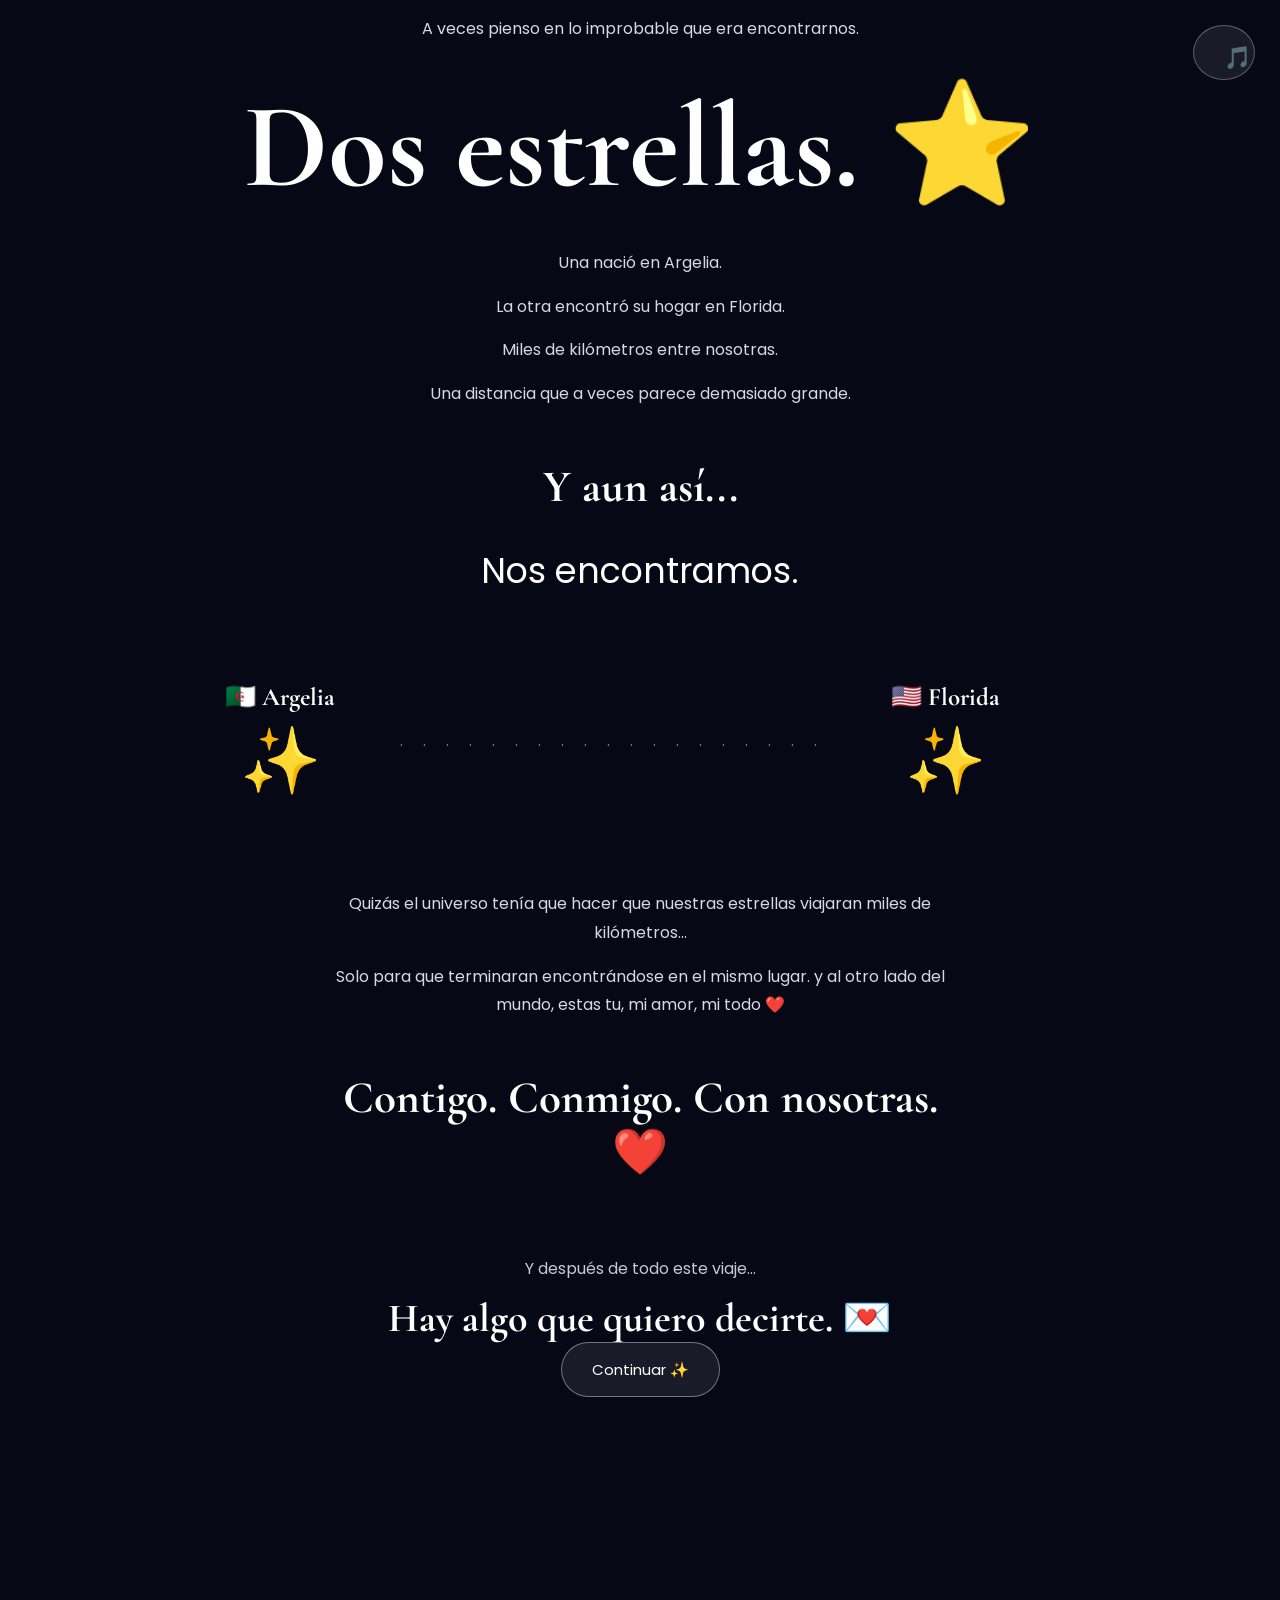
==== constellation.html @ df1ec299 "Add files via upload" ====
<!DOCTYPE html>

<html lang="es">

<head>


<meta charset="UTF-8">

<meta name="viewport" content="width=device-width, initial-scale=1.0">

<title>Dos estrellas ⭐</title>

<link rel="stylesheet" href="style.css">

<link rel="preconnect" href="https://fonts.googleapis.com">

<link rel="preconnect" href="https://fonts.gstatic.com" crossorigin>

<link href="https://fonts.googleapis.com/css2?family=Poppins:wght@300;400;500;600&family=Cormorant+Garamond:wght@400;700&display=swap" rel="stylesheet">


</head>

<body>


    <div id="pageTransition"></div>
    
    <button id="musicButton">🎵</button>

<audio id="music" loop>
    <source src="media/Reik - Sabes (Letra _ Lyrics)-trim.mp3" type="audio/mpeg">
</audio>



<!-- ========================= -->
<!-- ESTRELLAS -->
<!-- ========================= -->

<div id="stars"></div>

<div id="shootingStars"></div>



<!-- ========================= -->
<!-- CONSTELACIÓN -->
<!-- ========================= -->

<section id="constellation">


    <div class="constellation-content">


        <p class="small-text">

            A veces pienso en lo improbable que era encontrarnos.

        </p>


        <h1>

            Dos estrellas. ⭐

        </h1>


        <p>

            Una nació en Argelia.

        </p>


        <p>

            La otra encontró su hogar en Florida.

        </p>


        <p>

            Miles de kilómetros entre nosotras.

        </p>


        <p>

            Una distancia que a veces parece demasiado grande.

        </p>


        <h2>

            Y aun así...

        </h2>


        <p class="highlight">

            Nos encontramos.

        </p>


        <div class="sky-container">


            <!-- ========================= -->
            <!-- ARGELIA -->
            <!-- ========================= -->

            <div class="country">


                <h3>

                    🇩🇿 Argelia

                </h3>


                <div class="star left-star">

                    ✨

                </div>


            </div>



            <!-- ========================= -->
            <!-- CONEXIÓN -->
            <!-- ========================= -->

            <div class="connection-line">


                <span>

                    · · · · · · · · · · · · · · · · · · ·

                </span>


            </div>



            <!-- ========================= -->
            <!-- FLORIDA -->
            <!-- ========================= -->

            <div class="country">


                <h3>

                    🇺🇸 Florida

                </h3>


                <div class="star right-star">

                    ✨

                </div>


            </div>


        </div>



        <div class="constellation-message">


            <p>

                Quizás el universo tenía que hacer

                que nuestras estrellas viajaran

                miles de kilómetros...

            </p>


            <p>

                Solo para que terminaran encontrándose

                en el mismo lugar.

                y al otro lado del mundo, estas tu, mi amor, mi todo ❤️

            </p>


            <h2>

                Contigo. Conmigo. Con nosotras. ❤️

            </h2>


        </div>


    </div>

</section>



<!-- ========================= -->
<!-- CONTINUE -->
<!-- ========================= -->

<section class="next-page">


    <p>

        Y después de todo este viaje...

    </p>


    <h2>

        Hay algo que quiero decirte. 💌

    </h2>


    <a
        href="letter.html"
        class="continue-btn"
    >

        Continuar ✨

    </a>


</section>


<script src="script.js"></script>

</body>

</html>
---- style.css ----
/* ======================================
RESET
====================================== */

* {
  margin: 0;
  padding: 0;
  box-sizing: border-box;
  }

html {
scroll-behavior: smooth;
}

body {
background: #060816;
color: #ffffff;
font-family: 'Poppins', sans-serif;
overflow-x: hidden;
}

/* ======================================
FOND ÉTOILÉ
====================================== */

body::before {
content: "";
position: fixed;
inset: 0;

```
background-image:
    radial-gradient(white 1px, transparent 1px),
    radial-gradient(white 1px, transparent 1px);

background-size: 80px 80px, 130px 130px;
background-position: 0 0, 40px 60px;

opacity: 0.25;
pointer-events: none;
z-index: -2;
```

}

/* ======================================
ÉTOILES
====================================== */

#stars,
#shootingStars {
position: fixed;
inset: 0;
pointer-events: none;
z-index: -1;
}

/* ======================================
TYPOGRAPHIE
====================================== */

h1,
h2,
h3 {
font-family: 'Cormorant Garamond', serif;
font-weight: 700;
}

p {
line-height: 1.8;
}

/* ======================================
BOUTONS
====================================== */

button,
.continue-btn {
display: inline-block;

```
margin-top: 30px;
padding: 15px 30px;

border: 1px solid rgba(255, 255, 255, 0.4);
border-radius: 50px;

background: rgba(255, 255, 255, 0.08);
color: white;

font-family: 'Poppins', sans-serif;
font-size: 15px;

cursor: pointer;
text-decoration: none;

transition: 0.4s ease;
```

}

button:hover,
.continue-btn:hover {
background: rgba(255, 255, 255, 0.2);
transform: translateY(-4px);
box-shadow: 0 0 25px rgba(255, 255, 255, 0.25);
}

/* ======================================
INTRO
====================================== */

#intro {
min-height: 100vh;

```
display: flex;
justify-content: center;
align-items: center;

text-align: center;
padding: 40px;
```

}

.intro-box {
max-width: 700px;
animation: fadeIn 2s ease;
}

.intro-box h3 {
font-size: 28px;
margin-bottom: 10px;
}

.intro-box h1 {
font-size: clamp(60px, 10vw, 130px);
margin-bottom: 25px;
}

.intro-box p {
max-width: 550px;
margin: auto;
color: #d8d8e5;
}

/* ======================================
WELCOME
====================================== */

#welcome {
min-height: 100vh;

```
display: flex;
justify-content: center;
align-items: center;

padding: 40px;
text-align: center;
```

}

.welcome-card {
max-width: 700px;
padding: 50px;

```
background: rgba(255, 255, 255, 0.04);
border: 1px solid rgba(255, 255, 255, 0.1);

border-radius: 25px;

backdrop-filter: blur(10px);
```

}

.welcome-card h2 {
font-size: 45px;
margin-bottom: 30px;
}

.welcome-card p {
margin: 20px 0;
color: #d8d8e5;
}

.highlight {
color: white !important;
font-size: 20px;
}

/* ======================================
PAGE INTRO
====================================== */

.page-intro {
min-height: 45vh;

```
display: flex;
flex-direction: column;
justify-content: center;
align-items: center;

text-align: center;
padding: 50px 25px;
```

}

.page-intro h1 {
font-size: clamp(45px, 8vw, 90px);
margin-bottom: 25px;
}

.page-intro p {
max-width: 650px;
color: #d8d8e5;
margin: 10px auto;
}

/* ======================================
GALERIE PHOTOS
====================================== */

#gallery {
padding: 60px 8%;
}

.gallery-grid {
display: grid;

```
grid-template-columns:
    repeat(auto-fit, minmax(260px, 1fr));

gap: 30px;

max-width: 1400px;
margin: auto;
```

}

.photo-card {
padding: 15px;

```
background: rgba(255, 255, 255, 0.05);

border: 1px solid rgba(255, 255, 255, 0.1);

border-radius: 18px;

transition: 0.5s ease;
```

}

.photo-card:hover {
transform: translateY(-10px) rotate(1deg);

```
box-shadow:
    0 20px 50px rgba(0, 0, 0, 0.5),
    0 0 25px rgba(255, 255, 255, 0.08);
```

}

.photo-card img {
    width: 100%;
    height: auto;

    display: block;

    border-radius: 12px;

    object-fit: contain;
}

.photo-card span {
display: block;

```
padding: 20px 10px 10px;

text-align: center;

color: #dedee8;
line-height: 1.6;
```

}

/* ======================================
VIDÉOS
====================================== */

#videos {
padding: 100px 8%;
text-align: center;
}

#videos h2 {
font-size: 50px;
margin-bottom: 20px;
}

.gallery-text {
max-width: 600px;
margin: 0 auto 50px;
color: #d8d8e5;
}

.video-grid {
display: grid;

```
grid-template-columns:
    repeat(auto-fit, minmax(300px, 1fr));

gap: 35px;

max-width: 1300px;
margin: auto;
```

}

.video-card {
padding: 15px;

```
background: rgba(255, 255, 255, 0.05);

border-radius: 18px;
```

}

.video-card video {
width: 100%;
border-radius: 12px;
}

.video-card p {
padding: 20px 10px 10px;
color: #dedee8;
}

/* ======================================
BOUTON CONTINUER
====================================== */

.next-page {
min-height: 60vh;

```
display: flex;
flex-direction: column;

justify-content: center;
align-items: center;

text-align: center;
padding: 50px;
```

}

.next-page p {
color: #c9c9d6;
margin-bottom: 10px;
}

.next-page h2 {
font-size: 40px;
}

/* ======================================
CARTES "OLVIDASTE"
====================================== */

#forgotten {
padding: 50px 8%;
}

.cards-container {
display: grid;

```
grid-template-columns:
    repeat(auto-fit, minmax(220px, 1fr));

gap: 25px;

max-width: 1200px;
margin: auto;
```

}

.memory-card {
height: 250px;

```
perspective: 1000px;

cursor: pointer;
```

}

.memory-card .front,
.memory-card .back {
width: 100%;
height: 100%;

```
display: flex;
justify-content: center;
align-items: center;

padding: 25px;

border-radius: 20px;

text-align: center;

backface-visibility: hidden;

transition: transform 0.7s ease;

position: absolute;
```

}

.memory-card .front {
background: rgba(255, 255, 255, 0.08);
font-size: 50px;
}

.memory-card .back {
background: rgba(255, 255, 255, 0.14);

```
transform: rotateY(180deg);

line-height: 1.7;
```

}

.memory-card {
position: relative;
}

.memory-card:hover .front {
transform: rotateY(180deg);
}

.memory-card:hover .back {
transform: rotateY(360deg);
}

/* ======================================
DISTANCE
====================================== */

#distance {
min-height: 100vh;

```
display: flex;
justify-content: center;
align-items: center;

padding: 100px 25px;
text-align: center;
```

}

.distance-content {
max-width: 800px;
}

.distance-content .small-text {
margin: 20px 0;
color: #d3d3df;
}

.distance-content h2 {
font-size: 45px;
margin: 60px 0 30px;
}

.distance-content h1 {
font-size: clamp(40px, 7vw, 75px);
margin-bottom: 50px;
}

.distance-message,
.ending-message {
color: #dedee8;
font-size: 17px;
}

.distance-message strong,
.ending-message strong {
color: white;
font-size: 22px;
}

/* ======================================
HAPPINESS JAR
====================================== */

#jarSection {
min-height: 100vh;

```
display: flex;
justify-content: center;
align-items: center;

text-align: center;
padding: 40px;
```

}

.jar-content {
max-width: 700px;
}

.jar-content h1 {
font-size: clamp(45px, 7vw, 80px);
margin: 25px 0;
}

#jar {
font-size: 120px;

```
margin: 50px auto 20px;

cursor: pointer;

display: inline-block;

transition: 0.4s ease;
```

}

#jar:hover {
transform: scale(1.15) rotate(5deg);
}

#jarMessage {
min-height: 50px;

```
margin-top: 25px;

font-size: 20px;
color: #f0f0fa;
```

}

/* ======================================
CONSTELLATION
====================================== */

#constellation {
min-height: 100vh;

```
padding: 100px 25px;

text-align: center;
```

}

.constellation-content {
max-width: 1000px;
margin: auto;
}

.constellation-content h1 {
font-size: clamp(60px, 10vw, 120px);
margin: 30px 0;
}

.constellation-content h2 {
font-size: 45px;
margin: 50px 0 25px;
}

.constellation-content p {
margin: 15px 0;
color: #d8d8e5;
}

.constellation-content .highlight {
font-size: 35px;
}

.sky-container {
display: flex;

```
justify-content: center;
align-items: center;

gap: 30px;

margin: 80px auto;

max-width: 900px;
```

}

.country {
min-width: 180px;
}

.country h3 {
font-size: 25px;
}

.star {
font-size: 65px;

```
margin-top: 20px;

animation: pulse 2s infinite;
```

}

.connection-line {
color: rgba(255, 255, 255, 0.5);
letter-spacing: 8px;
}

.constellation-message {
max-width: 650px;
margin: auto;
}

/* ======================================
LETTRE
====================================== */

#secretLetter {
min-height: 100vh;

```
display: flex;
justify-content: center;
align-items: center;

padding: 60px 25px;
```

}

.letter-box {
max-width: 700px;

```
padding: 60px 45px;

text-align: center;

background: rgba(255, 255, 255, 0.05);

border: 1px solid rgba(255, 255, 255, 0.12);

border-radius: 25px;

backdrop-filter: blur(10px);
```

}

.letter-box h1 {
font-size: 70px;
margin: 20px 0 35px;
}

.letter-box h2 {
font-size: 45px;
margin: 35px 0;
}

.letter-box p {
margin: 20px 0;
color: #dedee8;
}

#hugMessage {
font-size: 60px;
margin-top: 25px;
}

/* ======================================
FINAL
====================================== */

#ending {
min-height: 100vh;

```
display: flex;
justify-content: center;
align-items: center;

text-align: center;

padding: 80px 25px;
```

}

.ending-content {
max-width: 800px;
}

.ending-content h1 {
font-size: clamp(60px, 10vw, 120px);
margin: 25px 0;
}

.ending-content h2 {
font-size: 40px;
margin: 35px 0;
}

.ending-content h3 {
font-size: 60px;
margin: 30px 0;
}

.ending-content p {
color: #dedee8;
margin: 20px 0;
}

.final-stars {
font-size: 45px;
margin: 50px 0;
}

.final-message {
font-size: 20px;
}

/* ======================================
FOOTER
====================================== */

footer {
padding: 30px;
text-align: center;
color: #aaaabb;
}

/* ======================================
ANIMATIONS
====================================== */

@keyframes fadeIn {

```
from {
    opacity: 0;
    transform: translateY(30px);
}

to {
    opacity: 1;
    transform: translateY(0);
}
```

}

@keyframes pulse {

```
0% {
    transform: scale(1);
    opacity: 0.7;
}

50% {
    transform: scale(1.2);
    opacity: 1;
}

100% {
    transform: scale(1);
    opacity: 0.7;
}
```

}

/* ======================================
RESPONSIVE
====================================== */

@media (max-width: 700px) {

```
.welcome-card {
    padding: 30px 20px;
}

.sky-container {
    flex-direction: column;
}

.connection-line {
    transform: rotate(90deg);
}

.letter-box {
    padding: 40px 20px;
}
```

}


/* ======================================
   ANIMATIONS DES PHOTOS ET VIDÉOS
====================================== */

.photo-card,
.video-card {
    opacity: 0;
    transform: translateY(30px);
    transition: opacity 0.8s ease, transform 0.8s ease;
}

.photo-card.visible,
.video-card.visible {
    opacity: 1;
    transform: translateY(0);
}


/* ======================================
   CARTES "LAS COSAS QUE OLVIDASTE"
====================================== */

.memory-card {
    position: relative;

    height: 250px;

    perspective: 1000px;

    cursor: pointer;
}

.memory-card .front,
.memory-card .back {
    position: absolute;

    width: 100%;
    height: 100%;

    display: flex;

    justify-content: center;
    align-items: center;

    padding: 25px;

    border-radius: 20px;

    text-align: center;

    backface-visibility: hidden;

    transition: transform 0.7s ease;
}

.memory-card .front {
    background: rgba(255, 255, 255, 0.08);

    font-size: 50px;
}

.memory-card .back {
    background: rgba(255, 255, 255, 0.14);

    transform: rotateY(180deg);

    line-height: 1.7;
}

.memory-card:hover .front {
    transform: rotateY(180deg);
}

.memory-card:hover .back {
    transform: rotateY(360deg);
}


/* ======================================
   ÉTOILES FILANTES ✨
====================================== */

#shootingStars {
    position: fixed;
    top: 0;
    left: 0;

    width: 100vw;
    height: 100vh;

    pointer-events: none;

    z-index: 999;
}

.shooting-star {
    position: absolute;

    width: 4px;
    height: 120px;

    background: white;

    border-radius: 50%;

    transform: rotate(45deg);

    box-shadow: 0 0 15px white;

    animation: shooting 2s linear forwards;
}

@keyframes shooting {

    0% {
        transform: translate(0, 0) rotate(45deg);
        opacity: 1;
    }

    100% {
        transform: translate(-500px, 500px) rotate(45deg);
        opacity: 0;
    }

}

/* ======================================
   BOUTON MUSIQUE 🎵
====================================== */

#musicButton {
    position: fixed;

    top: 25px;
    right: 25px;

    width: 55px;
    height: 55px;

    border-radius: 50%;

    border: 1px solid rgba(255, 255, 255, 0.3);

    background: rgba(255, 255, 255, 0.08);

    color: white;

    font-size: 22px;

    cursor: pointer;

    z-index: 1000;

    transition: 0.4s ease;
}

#musicButton:hover {
    transform: scale(1.15);

    background: rgba(255, 255, 255, 0.2);

    box-shadow: 0 0 25px rgba(255, 255, 255, 0.3);
}

#musicButton.playing {
    animation: musicPulse 1.5s infinite;
}

@keyframes musicPulse {

    0% {
        box-shadow: 0 0 0 rgba(255, 255, 255, 0.4);
    }

    50% {
        box-shadow: 0 0 25px rgba(255, 255, 255, 0.5);
    }

    100% {
        box-shadow: 0 0 0 rgba(255, 255, 255, 0.4);
    }

}

/* ======================================
   TRANSITION ENTRE LES PAGES 🌌
====================================== */

#pageTransition {
    position: fixed;

    inset: 0;

    background: #060816;

    opacity: 0;

    pointer-events: none;

    z-index: 9999;

    transition: opacity 0.8s ease;
}

#pageTransition.active {
    opacity: 1;
    pointer-events: all;
}

/* ======================================
   ENTRER DANS L'UNIVERS ✨
====================================== */

#intro {
    transition: opacity 1s ease,
                transform 1s ease;
}

#intro.hidden {

    opacity: 0;

    transform: scale(1.1);

    pointer-events: none;

}

/* ======================================
   WELCOME FADE OUT ✨
====================================== */

#welcome {
    transition:
        opacity 1s ease,
        transform 1s ease;
}

#welcome.hidden {

    opacity: 0;

    transform: translateY(-40px);

    pointer-events: none;

}
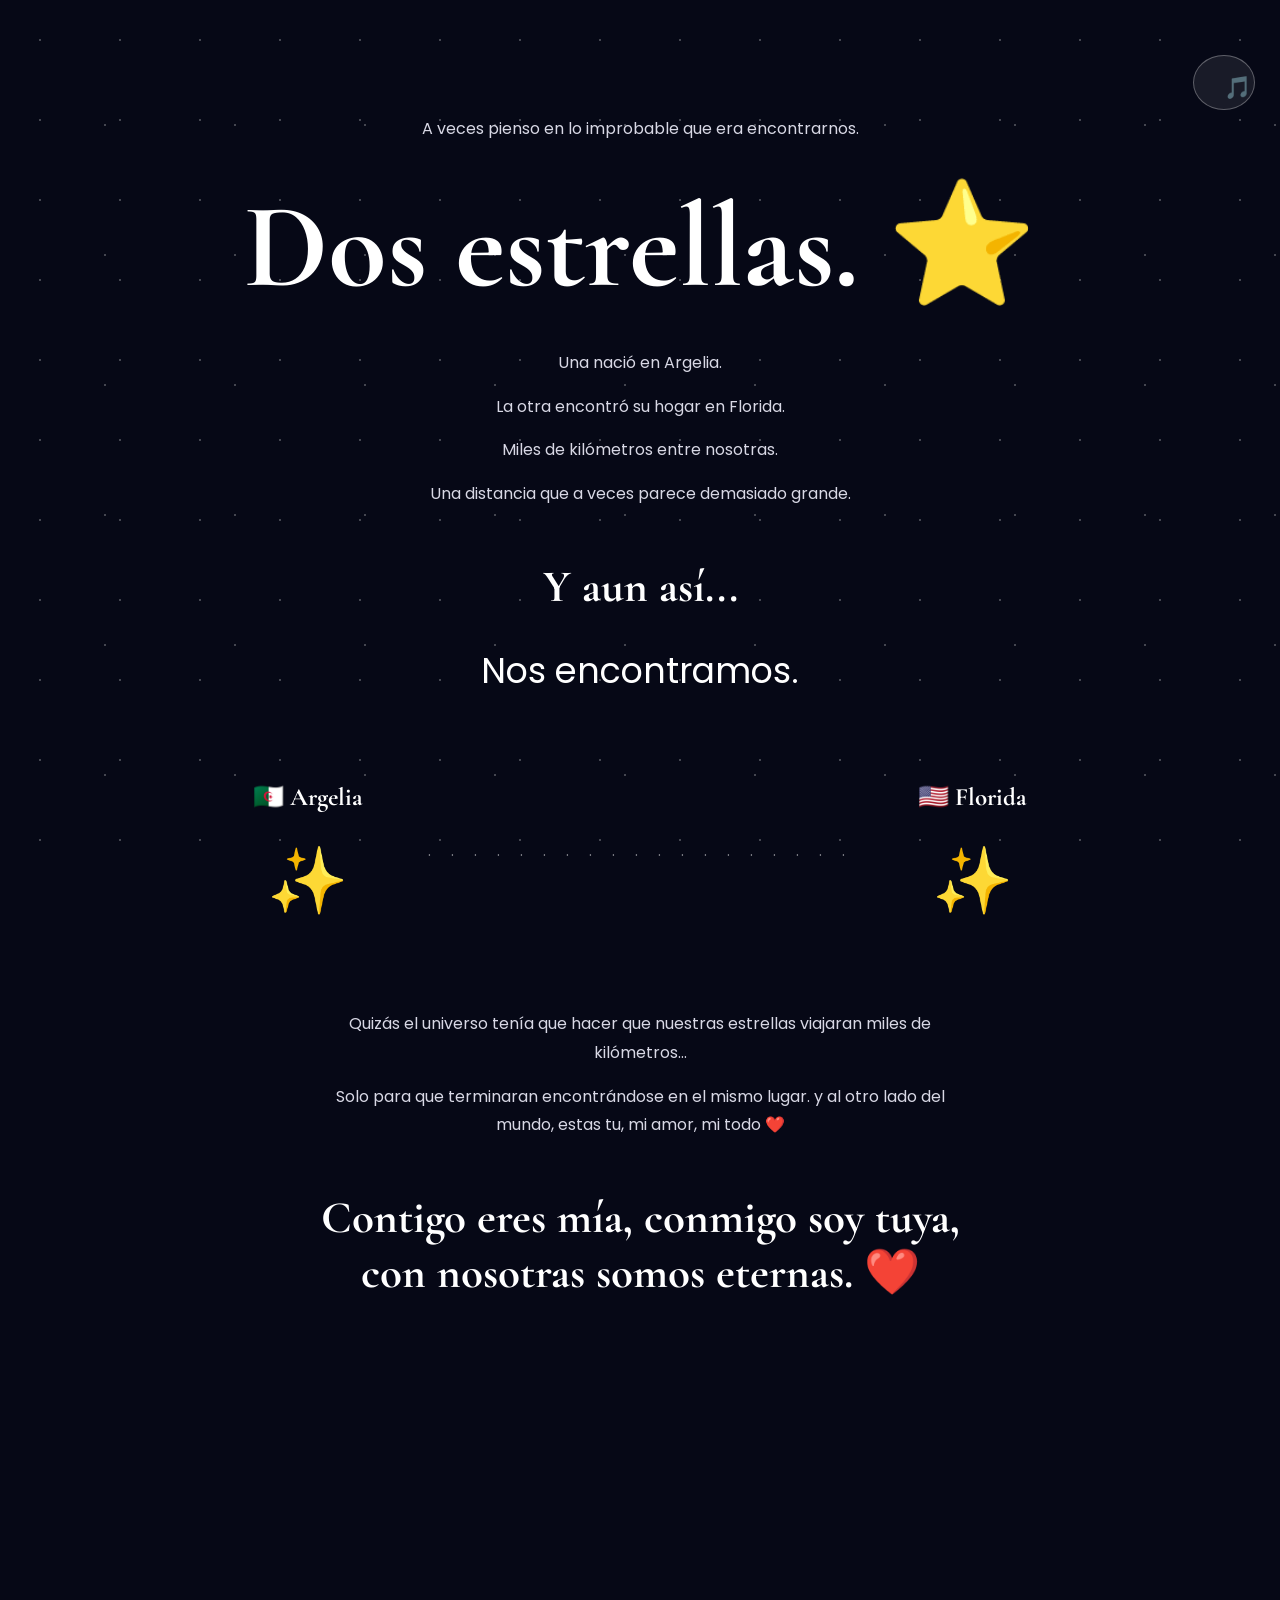
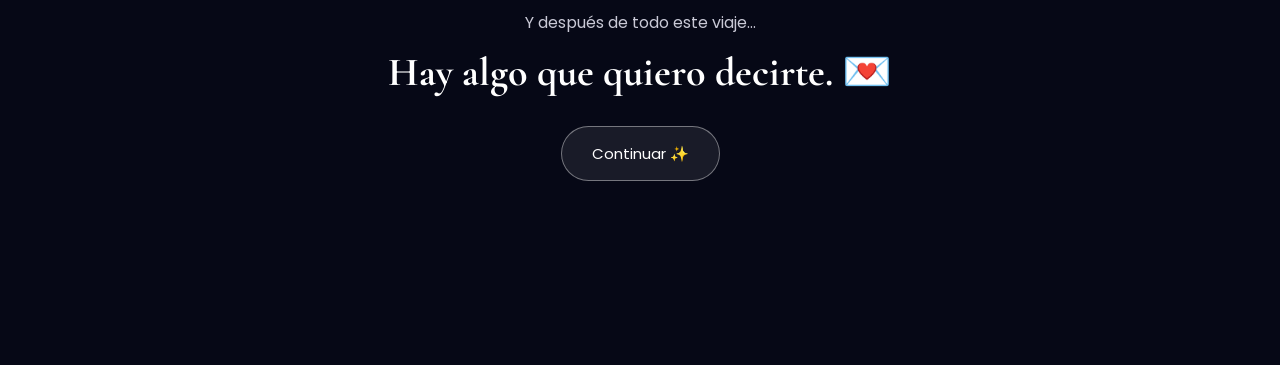
==== commit 7bbe628c: "Update constellation.html" ====
--- a/constellation.html
+++ b/constellation.html
@@ -212,7 +212,7 @@
 
             <h2>
 
-                Contigo. Conmigo. Con nosotras. ❤️
+                Contigo eres mía, conmigo soy tuya, con nosotras somos eternas. ❤️
 
             </h2>
 
--- a/style.css
+++ b/style.css
@@ -28,7 +28,6 @@
 position: fixed;
 inset: 0;
 
-```
 background-image:
     radial-gradient(white 1px, transparent 1px),
     radial-gradient(white 1px, transparent 1px);
@@ -39,7 +38,7 @@
 opacity: 0.25;
 pointer-events: none;
 z-index: -2;
-```
+
 
 }
 
@@ -78,7 +77,6 @@
 .continue-btn {
 display: inline-block;
 
-```
 margin-top: 30px;
 padding: 15px 30px;
 
@@ -95,7 +93,7 @@
 text-decoration: none;
 
 transition: 0.4s ease;
-```
+
 
 }
 
@@ -113,14 +111,14 @@
 #intro {
 min-height: 100vh;
 
-```
+
 display: flex;
 justify-content: center;
 align-items: center;
 
 text-align: center;
 padding: 40px;
-```
+
 
 }
 
@@ -152,14 +150,14 @@
 #welcome {
 min-height: 100vh;
 
-```
+
 display: flex;
 justify-content: center;
 align-items: center;
 
 padding: 40px;
 text-align: center;
-```
+
 
 }
 
@@ -167,14 +165,14 @@
 max-width: 700px;
 padding: 50px;
 
-```
+
 background: rgba(255, 255, 255, 0.04);
 border: 1px solid rgba(255, 255, 255, 0.1);
 
 border-radius: 25px;
 
 backdrop-filter: blur(10px);
-```
+
 
 }
 
@@ -200,7 +198,7 @@
 .page-intro {
 min-height: 45vh;
 
-```
+
 display: flex;
 flex-direction: column;
 justify-content: center;
@@ -208,7 +206,7 @@
 
 text-align: center;
 padding: 50px 25px;
-```
+
 
 }
 
@@ -234,7 +232,7 @@
 .gallery-grid {
 display: grid;
 
-```
+
 grid-template-columns:
     repeat(auto-fit, minmax(260px, 1fr));
 
@@ -242,14 +240,14 @@
 
 max-width: 1400px;
 margin: auto;
-```
+
 
 }
 
 .photo-card {
 padding: 15px;
 
-```
+
 background: rgba(255, 255, 255, 0.05);
 
 border: 1px solid rgba(255, 255, 255, 0.1);
@@ -257,18 +255,18 @@
 border-radius: 18px;
 
 transition: 0.5s ease;
-```
+
 
 }
 
 .photo-card:hover {
 transform: translateY(-10px) rotate(1deg);
 
-```
+
 box-shadow:
     0 20px 50px rgba(0, 0, 0, 0.5),
     0 0 25px rgba(255, 255, 255, 0.08);
-```
+
 
 }
 
@@ -286,14 +284,14 @@
 .photo-card span {
 display: block;
 
-```
+
 padding: 20px 10px 10px;
 
 text-align: center;
 
 color: #dedee8;
 line-height: 1.6;
-```
+
 
 }
 
@@ -320,7 +318,7 @@
 .video-grid {
 display: grid;
 
-```
+
 grid-template-columns:
     repeat(auto-fit, minmax(300px, 1fr));
 
@@ -328,18 +326,18 @@
 
 max-width: 1300px;
 margin: auto;
-```
+
 
 }
 
 .video-card {
 padding: 15px;
 
-```
+
 background: rgba(255, 255, 255, 0.05);
 
 border-radius: 18px;
-```
+
 
 }
 
@@ -360,7 +358,7 @@
 .next-page {
 min-height: 60vh;
 
-```
+
 display: flex;
 flex-direction: column;
 
@@ -369,7 +367,7 @@
 
 text-align: center;
 padding: 50px;
-```
+
 
 }
 
@@ -393,7 +391,7 @@
 .cards-container {
 display: grid;
 
-```
+
 grid-template-columns:
     repeat(auto-fit, minmax(220px, 1fr));
 
@@ -401,18 +399,18 @@
 
 max-width: 1200px;
 margin: auto;
-```
+
 
 }
 
 .memory-card {
 height: 250px;
 
-```
+
 perspective: 1000px;
 
 cursor: pointer;
-```
+
 
 }
 
@@ -421,7 +419,7 @@
 width: 100%;
 height: 100%;
 
-```
+
 display: flex;
 justify-content: center;
 align-items: center;
@@ -437,7 +435,7 @@
 transition: transform 0.7s ease;
 
 position: absolute;
-```
+
 
 }
 
@@ -449,11 +447,11 @@
 .memory-card .back {
 background: rgba(255, 255, 255, 0.14);
 
-```
+
 transform: rotateY(180deg);
 
 line-height: 1.7;
-```
+
 
 }
 
@@ -476,14 +474,14 @@
 #distance {
 min-height: 100vh;
 
-```
+
 display: flex;
 justify-content: center;
 align-items: center;
 
 padding: 100px 25px;
 text-align: center;
-```
+
 
 }
 
@@ -525,14 +523,14 @@
 #jarSection {
 min-height: 100vh;
 
-```
+
 display: flex;
 justify-content: center;
 align-items: center;
 
 text-align: center;
 padding: 40px;
-```
+
 
 }
 
@@ -548,7 +546,7 @@
 #jar {
 font-size: 120px;
 
-```
+
 margin: 50px auto 20px;
 
 cursor: pointer;
@@ -556,7 +554,7 @@
 display: inline-block;
 
 transition: 0.4s ease;
-```
+
 
 }
 
@@ -567,12 +565,12 @@
 #jarMessage {
 min-height: 50px;
 
-```
+
 margin-top: 25px;
 
 font-size: 20px;
 color: #f0f0fa;
-```
+
 
 }
 
@@ -583,11 +581,11 @@
 #constellation {
 min-height: 100vh;
 
-```
+
 padding: 100px 25px;
 
 text-align: center;
-```
+
 
 }
 
@@ -618,7 +616,7 @@
 .sky-container {
 display: flex;
 
-```
+
 justify-content: center;
 align-items: center;
 
@@ -627,7 +625,7 @@
 margin: 80px auto;
 
 max-width: 900px;
-```
+
 
 }
 
@@ -642,11 +640,11 @@
 .star {
 font-size: 65px;
 
-```
+
 margin-top: 20px;
 
 animation: pulse 2s infinite;
-```
+
 
 }
 
@@ -667,20 +665,20 @@
 #secretLetter {
 min-height: 100vh;
 
-```
+
 display: flex;
 justify-content: center;
 align-items: center;
 
 padding: 60px 25px;
-```
+
 
 }
 
 .letter-box {
 max-width: 700px;
 
-```
+
 padding: 60px 45px;
 
 text-align: center;
@@ -692,7 +690,7 @@
 border-radius: 25px;
 
 backdrop-filter: blur(10px);
-```
+
 
 }
 
@@ -723,7 +721,7 @@
 #ending {
 min-height: 100vh;
 
-```
+
 display: flex;
 justify-content: center;
 align-items: center;
@@ -731,7 +729,7 @@
 text-align: center;
 
 padding: 80px 25px;
-```
+
 
 }
 
@@ -784,7 +782,7 @@
 
 @keyframes fadeIn {
 
-```
+
 from {
     opacity: 0;
     transform: translateY(30px);
@@ -794,13 +792,13 @@
     opacity: 1;
     transform: translateY(0);
 }
-```
+
 
 }
 
 @keyframes pulse {
 
-```
+
 0% {
     transform: scale(1);
     opacity: 0.7;
@@ -815,7 +813,7 @@
     transform: scale(1);
     opacity: 0.7;
 }
-```
+
 
 }
 
@@ -825,7 +823,7 @@
 
 @media (max-width: 700px) {
 
-```
+
 .welcome-card {
     padding: 30px 20px;
 }
@@ -841,7 +839,7 @@
 .letter-box {
     padding: 40px 20px;
 }
-```
+
 
 }
 
@@ -1092,4 +1090,4 @@
 
     pointer-events: none;
 
-}+}
